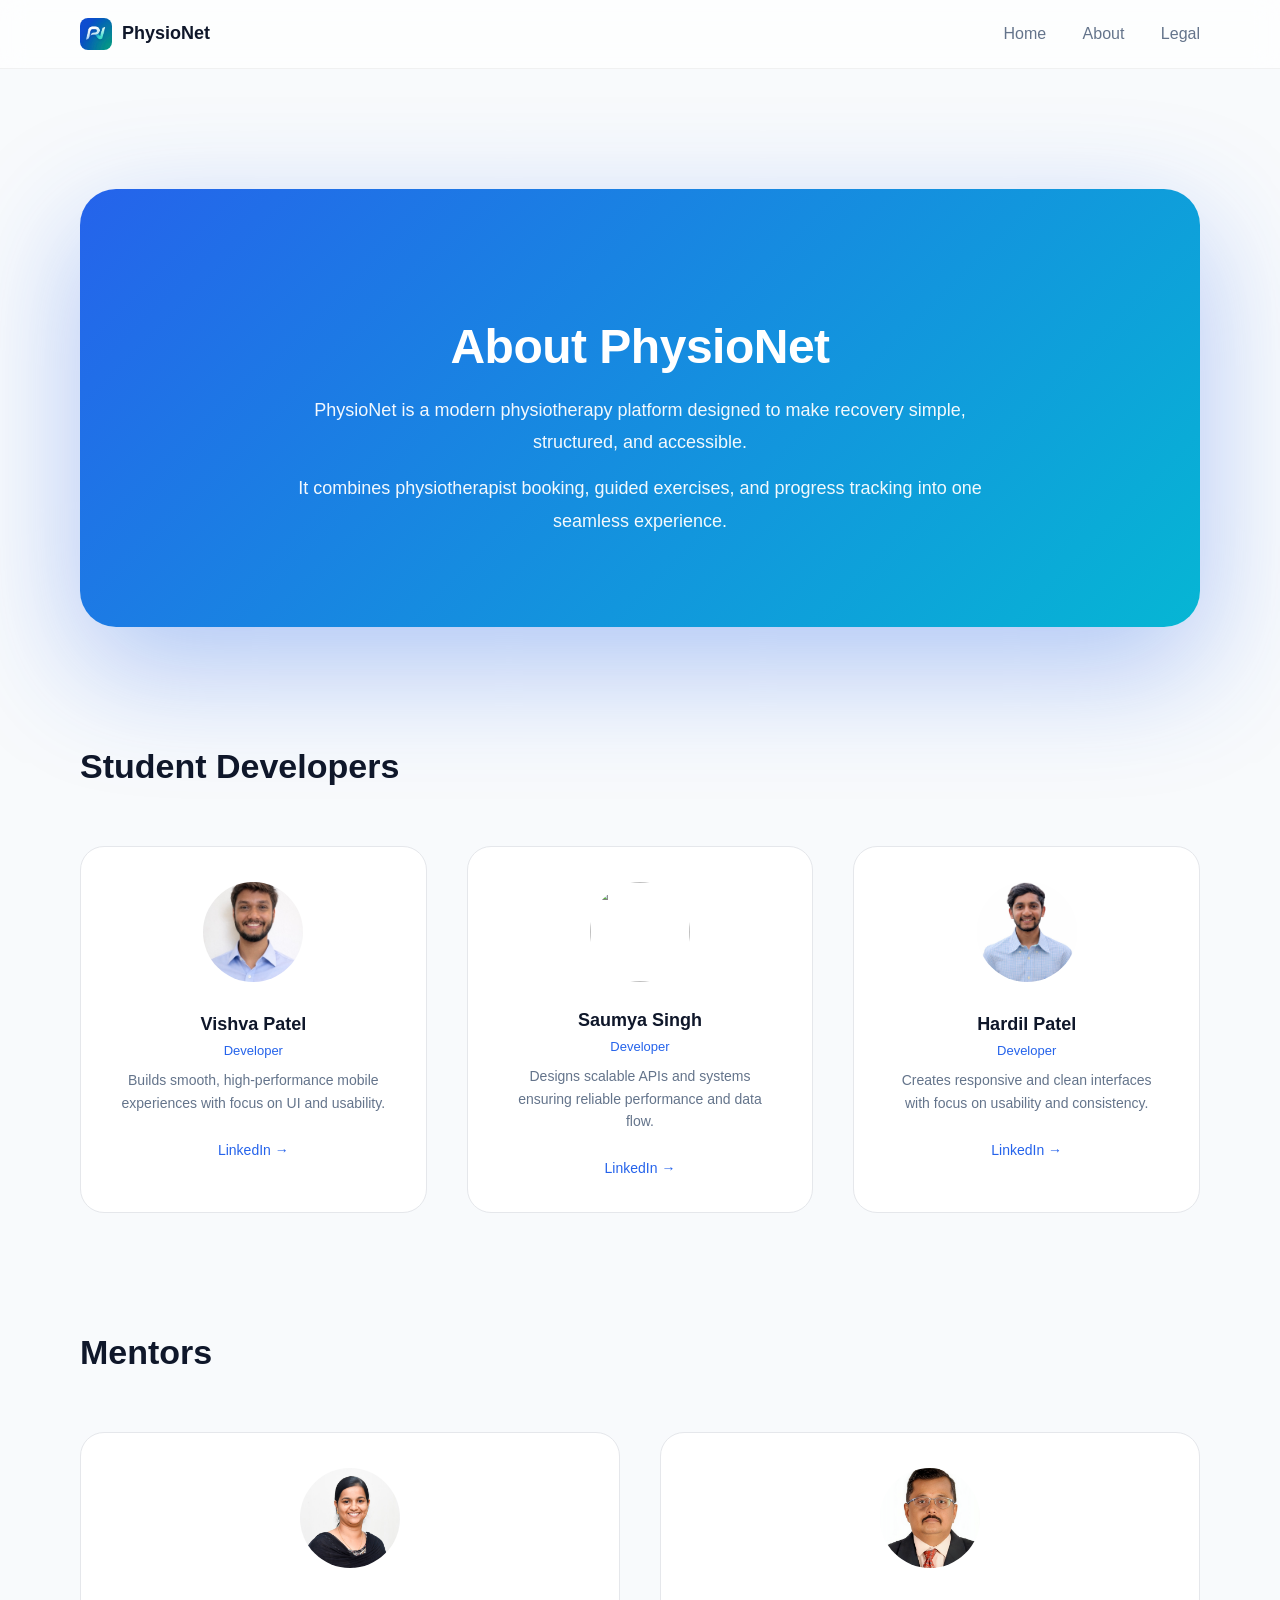
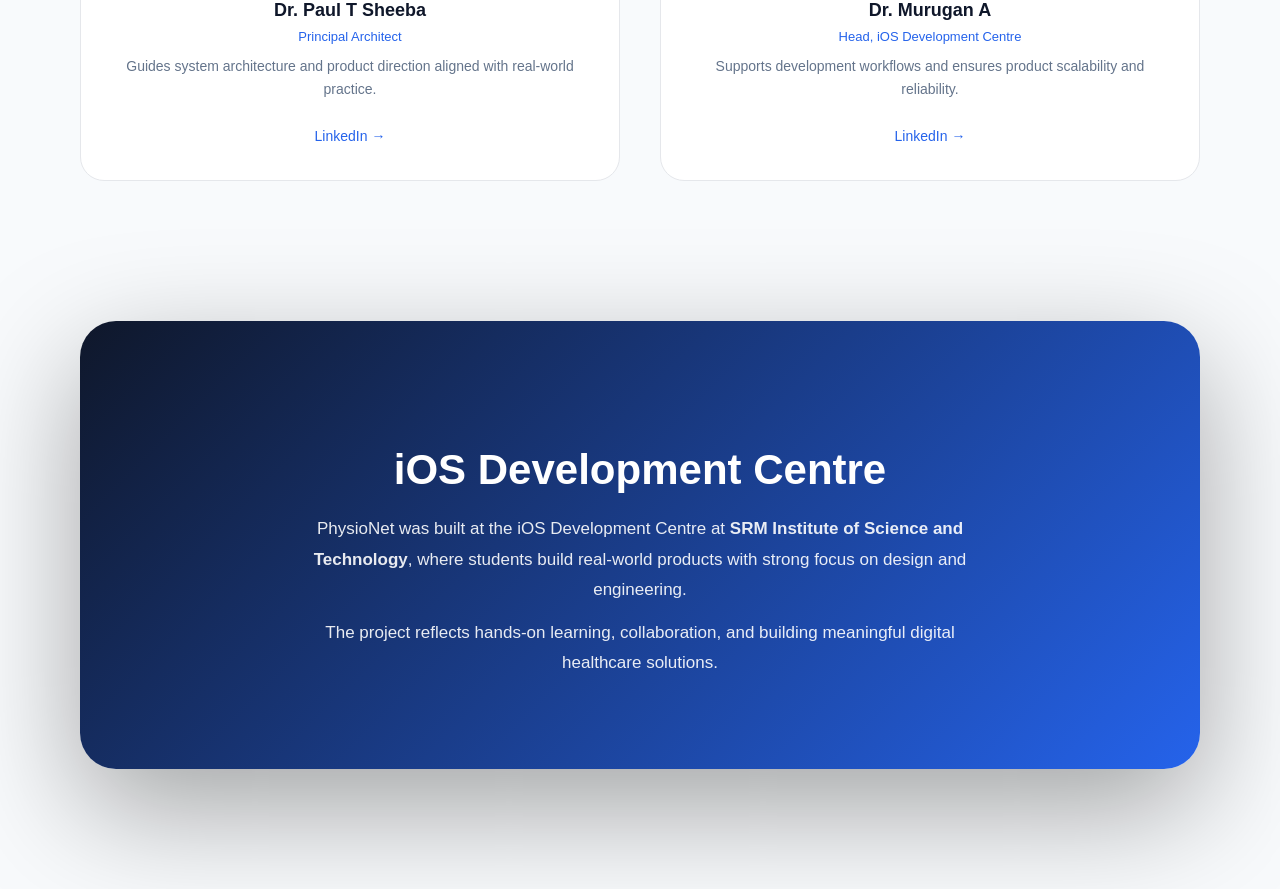
==== about.html @ 57acd2b5 "Add files via upload" ====
<!DOCTYPE html>
<html>
<head>
<meta charset="UTF-8">
<link rel="stylesheet" href="style.css">
<title>About - PhysioNet</title>
</head>

<body>

<header>
  <div class="logo">
    <img src="assets/AppIcon.jpg">
    PhysioNet
  </div>

  <div class="nav">
    <a href="index.html">Home</a>
    <a href="about.html" class="active">About</a>
    <a href="legal.html">Legal</a>
  </div>
</header>

<section class="section">

<!-- 🔵 ABOUT (FULL WIDTH + CLEAN) -->
<div class="about-box full">
  <h2>About PhysioNet</h2>

  <p>
    PhysioNet is a modern physiotherapy platform designed to make recovery
    simple, structured, and accessible.
  </p>

  <p>
    It combines physiotherapist booking, guided exercises, and progress tracking
    into one seamless experience.
  </p>
</div>

<!-- 👨‍💻 DEVELOPERS -->
<h2 class="section-title">Student Developers</h2>

<div class="team">

  <div class="member">
    <img src="assets/Developer1.jpg">
    <h4>Vishva Patel</h4>
    <span class="role">Developer</span>
    <p>
      Builds smooth, high-performance mobile experiences with focus on UI and usability.
    </p>
    <a href="https://www.linkedin.com/in/vishva-patel-7526b8373" target="_blank">
      LinkedIn →
    </a>
  </div>

  <div class="member">
    <img src="assets/dev2.jpg">
    <h4>Saumya Singh</h4>
    <span class="role">Developer</span>
    <p>
      Designs scalable APIs and systems ensuring reliable performance and data flow.
    </p>
    <a href="https://www.linkedin.com/in/saumya-singh-b35523221" target="_blank">
      LinkedIn →
    </a>
  </div>

  <div class="member">
    <img src="assets/Developer3.jpg">
    <h4>Hardil Patel</h4>
    <span class="role">Developer</span>
    <p>
      Creates responsive and clean interfaces with focus on usability and consistency.
    </p>
    <a href="https://www.linkedin.com/in/hardil-patel-a8ab1a292" target="_blank">
      LinkedIn →
    </a>
  </div>

</div>

<!-- 👨‍🏫 MENTORS -->
<h2 class="section-title">Mentors</h2>

<div class="team">

  <div class="member">
    <img src="assets/mentor1.jpg">
    <h4>Dr. Paul T Sheeba</h4>
    <span class="role">Principal Architect</span>
    <p>
      Guides system architecture and product direction aligned with real-world practice.
    </p>
    <a href="https://www.linkedin.com/in/dr-paul-t-sheeba-a1907275" target="_blank">
      LinkedIn →
    </a>
  </div>

  <div class="member">
    <img src="assets/mentor2.jpg">
    <h4>Dr. Murugan A</h4>
    <span class="role">Head, iOS Development Centre</span>
    <p>
      Supports development workflows and ensures product scalability and reliability.
    </p>
    <a href="https://www.linkedin.com/in/murugan-ambigapathy-60185513" target="_blank">
      LinkedIn →
    </a>
  </div>

</div>

<!-- 🎓 iOS CENTRE (NOW LAST + FULL WIDTH) -->
<div class="ios-box full">
  <h2>iOS Development Centre</h2>

  <p>
    PhysioNet was built at the iOS Development Centre at 
    <b>SRM Institute of Science and Technology</b>, where students build
    real-world products with strong focus on design and engineering.
  </p>

  <p>
    The project reflects hands-on learning, collaboration, and building
    meaningful digital healthcare solutions.
  </p>
</div>

</section>

</body>
</html>
---- style.css ----
:root {
  --blue:#2563eb;
  --cyan:#06b6d4;
  --text:#0f172a;
  --muted:#64748b;
  --bg:#f8fafc;
}

/* BASE */
body {
  margin:0;
  font-family:-apple-system, BlinkMacSystemFont, "Segoe UI", sans-serif;
  background:var(--bg);
  color:var(--text);
  -webkit-font-smoothing:antialiased;
}

/* NAVBAR */
header {
  position:sticky;
  top:0;
  display:flex;
  justify-content:space-between;
  align-items:center;
  padding:18px 80px;
  background:rgba(255,255,255,0.7);
  backdrop-filter:blur(12px);
  border-bottom:1px solid rgba(0,0,0,0.05);
  z-index:100;
}

.logo {
  display:flex;
  align-items:center;
  gap:10px;
  font-weight:600;
  font-size:18px;
}

.logo img {
  width:32px;
  border-radius:8px;
}

.nav a {
  margin-left:32px;
  text-decoration:none;
  color:var(--muted);
  font-weight:500;
  transition:0.2s;
}

.nav a:hover {
  color:var(--blue);
}

/* HERO */
.hero {
  padding:140px 80px;
  background:linear-gradient(135deg,#2563eb,#06b6d4);
  color:white;
  border-bottom-left-radius:50px;
  border-bottom-right-radius:50px;
}

.hero h1 {
  font-size:64px;
  line-height:1.1;
  letter-spacing:-1px;
}

.hero p {
  margin-top:20px;
  max-width:600px;
  font-size:18px;
  opacity:0.9;
}

/* SECTION */
.section {
  padding:120px 80px;
}

/* FEATURE BLOCK */
.feature-block {
  display:grid;
  grid-template-columns:1fr 1fr;
  gap:100px;
  align-items:center;
  margin-bottom:140px;
}

.feature-text h2 {
  font-size:36px;
}

.feature-text p {
  color:var(--muted);
  line-height:1.8;
  font-size:16px;
  max-width:500px;
}

.feature-text ul {
  margin-top:18px;
  padding-left:18px;
}

.feature-text li {
  margin-bottom:10px;
  color:#334155;
}

/* IMAGE */
.feature-img img {
  width:100%;
  border-radius:26px;
  box-shadow:0 30px 80px rgba(0,0,0,0.15);
  transition:0.3s;
}

.feature-img img:hover {
  transform:scale(1.03);
}

/* 🔥 ABOUT CARD (CENTERED + BLUE HERO STYLE) */
.about-box {
  max-width:1100px;
  margin:0 auto 120px;
  padding:90px 60px;
  border-radius:36px;

  background:linear-gradient(135deg,#2563eb,#06b6d4);
  color:white;

  text-align:center;

  box-shadow:0 40px 120px rgba(37,99,235,0.35);
  transition:0.3s;
}

.about-box:hover {
  transform:translateY(-6px);
}

.about-box h2 {
  font-size:48px;
  margin-bottom:20px;
  letter-spacing:-0.5px;
}

.about-box p {
  font-size:18px;
  line-height:1.8;
  opacity:0.95;
  max-width:700px;
  margin:0 auto;
}

.about-box p + p {
  margin-top:14px;
}

/* SECTION TITLE */
.section-title {
  font-size:34px;
  margin:120px 0 60px;
  text-align:left;
}

/* TEAM GRID */
.team {
  display:grid;
  grid-template-columns:repeat(auto-fit,minmax(260px,1fr));
  gap:40px;
}

/* MEMBER CARD */
.member {
  background:white;
  padding:35px;
  border-radius:24px;
  text-align:center;
  transition:0.3s;
  border:1px solid #e5e7eb;
}

.member:hover {
  transform:translateY(-10px);
  box-shadow:0 25px 70px rgba(0,0,0,0.08);
}

/* IMAGE */
.member img {
  width:100px;
  height:100px;
  border-radius:50%;
  object-fit:cover;
  margin-bottom:18px;
}

/* NAME */
.member h4 {
  margin:10px 0 6px;
  font-size:18px;
}

/* ROLE */
.member span {
  font-size:13px;
  color:var(--blue);
  font-weight:500;
}

/* DESC */
.member p {
  font-size:14px;
  color:var(--muted);
  margin-top:10px;
  line-height:1.6;
}

/* LINK */
.member a {
  display:inline-block;
  margin-top:14px;
  font-size:14px;
  color:var(--blue);
  text-decoration:none;
  font-weight:500;
}

.member a:hover {
  text-decoration:underline;
}

/* 🔥 iOS SECTION (MATCHED + CENTERED + DARK PREMIUM) */
.ios-box {
  max-width:1100px;
  margin:140px auto 0;
  padding:90px 60px;
  border-radius:36px;

  background:linear-gradient(135deg,#0f172a,#2563eb);
  color:white;

  text-align:center;

  box-shadow:0 40px 120px rgba(0,0,0,0.35);
  transition:0.3s;
}

.ios-box:hover {
  transform:translateY(-6px);
}

.ios-box h2 {
  font-size:42px;
  margin-bottom:20px;
}

.ios-box p {
  font-size:17px;
  line-height:1.8;
  opacity:0.9;
  max-width:700px;
  margin:0 auto;
}

.ios-box p + p {
  margin-top:12px;
}

/* LEGAL */
.legal-box {
  margin-bottom:40px;
  background:white;
  padding:30px;
  border-radius:20px;
  box-shadow:0 10px 30px rgba(0,0,0,0.05);
}

.legal-box h2 {
  font-size:22px;
}

.legal-box p {
  color:var(--muted);
  line-height:1.8;
}

/* RESPONSIVE */
@media(max-width:900px) {

  header {
    padding:15px 20px;
  }

  .section {
    padding:70px 20px;
  }

  .hero {
    padding:100px 20px;
  }

  .hero h1 {
    font-size:42px;
  }

  .feature-block {
    grid-template-columns:1fr;
    gap:40px;
  }

  .about-box,
  .ios-box {
    padding:50px 25px;
  }

  .about-box h2,
  .ios-box h2 {
    font-size:32px;
  }
}

/* 🔥 LEGAL PAGE (APPLE STYLE CLEAN) */
.legal-card {
  max-width:900px;
  margin:0 auto 60px;
  padding:50px 60px;

  background:white;
  border-radius:28px;

  box-shadow:0 20px 60px rgba(0,0,0,0.06);
}

/* TITLE */
.legal-card h1 {
  font-size:36px;
  margin-bottom:10px;
}

/* SUBTEXT */
.legal-sub {
  color:var(--muted);
  margin-bottom:30px;
  font-size:14px;
}

/* SECTION HEADINGS */
.legal-card h3 {
  margin-top:28px;
  font-size:18px;
}

/* PARAGRAPH */
.legal-card p {
  color:var(--muted);
  line-height:1.8;
  margin-top:6px;
}

/* LEGAL LIST */
.legal-card ul {
  margin-top:10px;
  padding-left:20px;
}

.legal-card li {
  margin-bottom:8px;
  color:var(--muted);
}

/* 🔥 CONTACT CARD (CLEAN SINGLE ITEM) */
.contact-card {
  max-width:1000px;
  margin:100px auto 0;
  padding:70px 60px;

  border-radius:36px;

  background:linear-gradient(135deg,#2563eb,#06b6d4);
  color:white;

  text-align:center;

  box-shadow:0 30px 90px rgba(37,99,235,0.35);
}

.contact-card h2 {
  font-size:36px;
  margin-bottom:12px;
}

.contact-card p {
  opacity:0.9;
  margin-bottom:30px;
  font-size:16px;
}

/* EMAIL BLOCK */
.contact-email span {
  font-size:14px;
  opacity:0.8;
}

.contact-email p {
  margin-top:8px;
  font-size:22px;
  font-weight:600;
  letter-spacing:0.3px;
}

/* GRID */
.contact-grid {
  display:flex;
  justify-content:space-between;
  gap:30px;
  margin-top:20px;
}

.contact-grid div {
  flex:1;
}

.contact-grid span {
  font-size:13px;
  opacity:0.8;
}

.contact-grid p {
  margin-top:5px;
  font-weight:600;
}
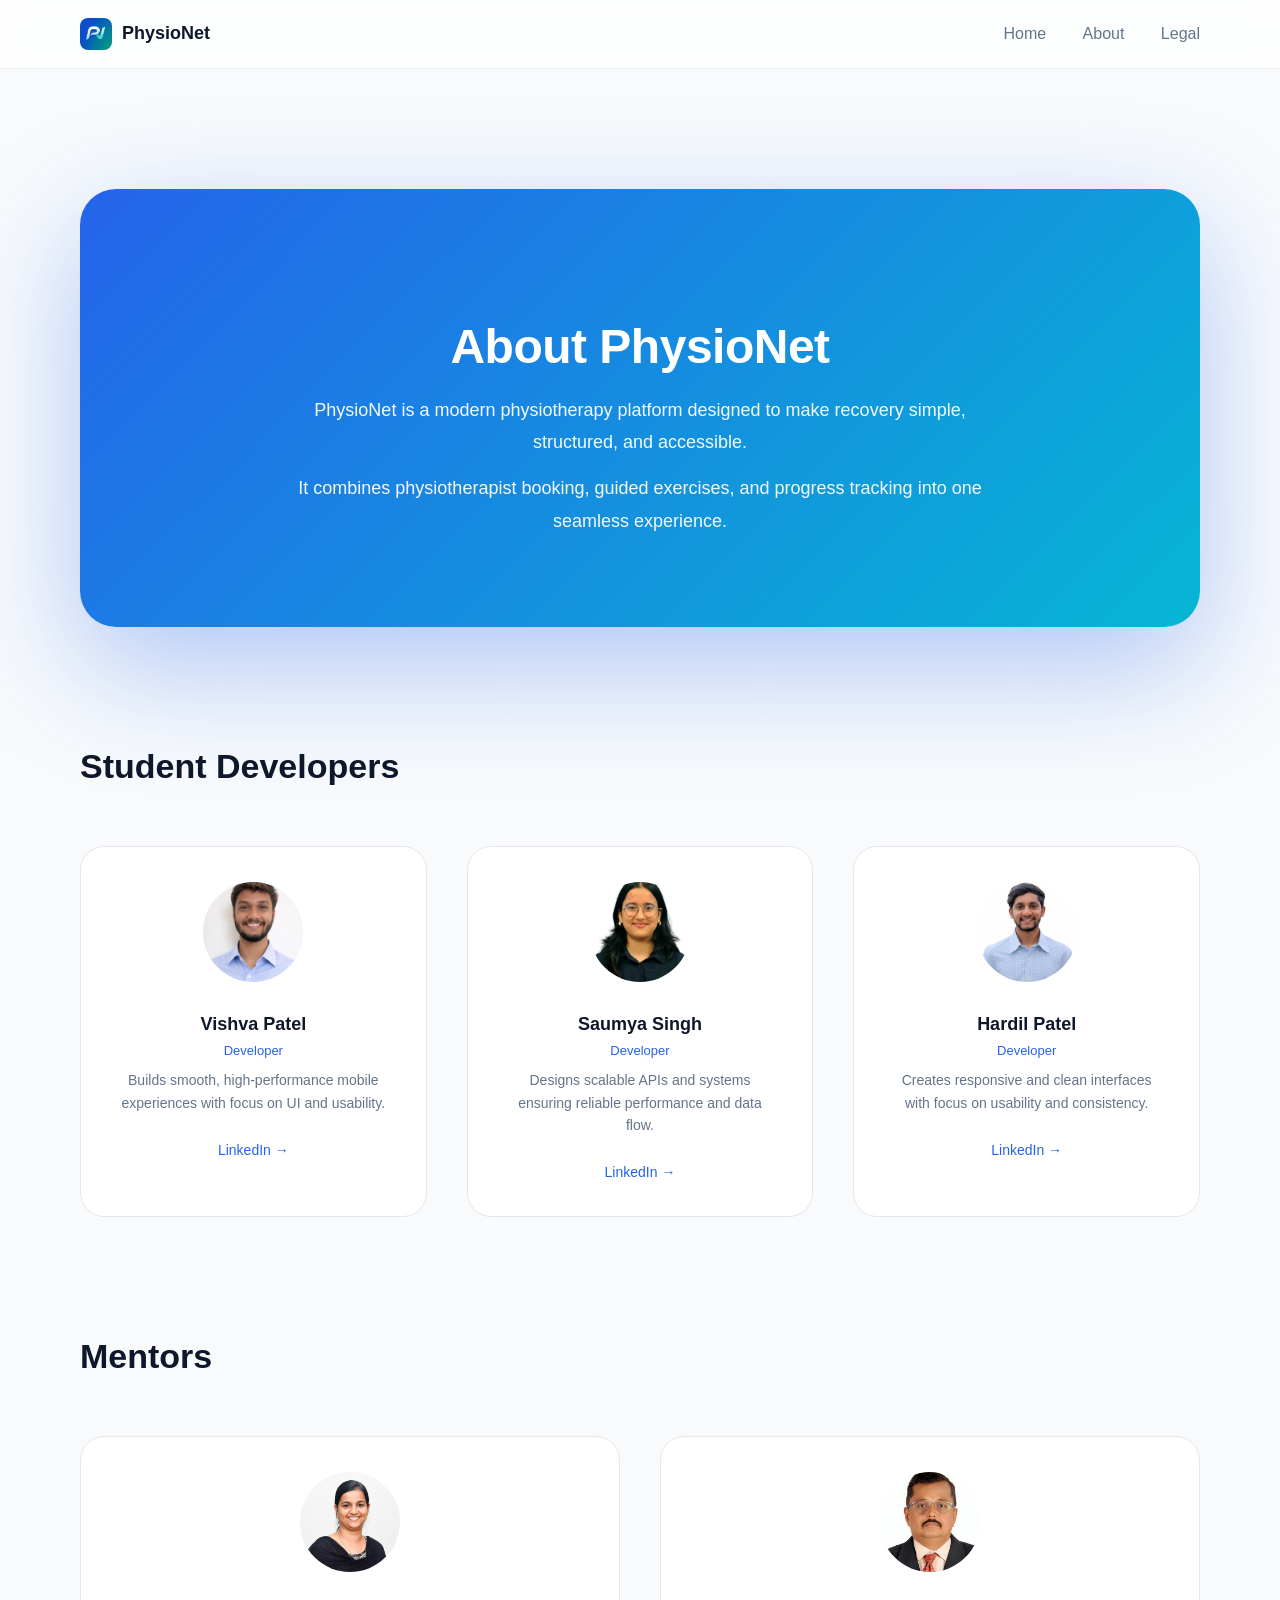
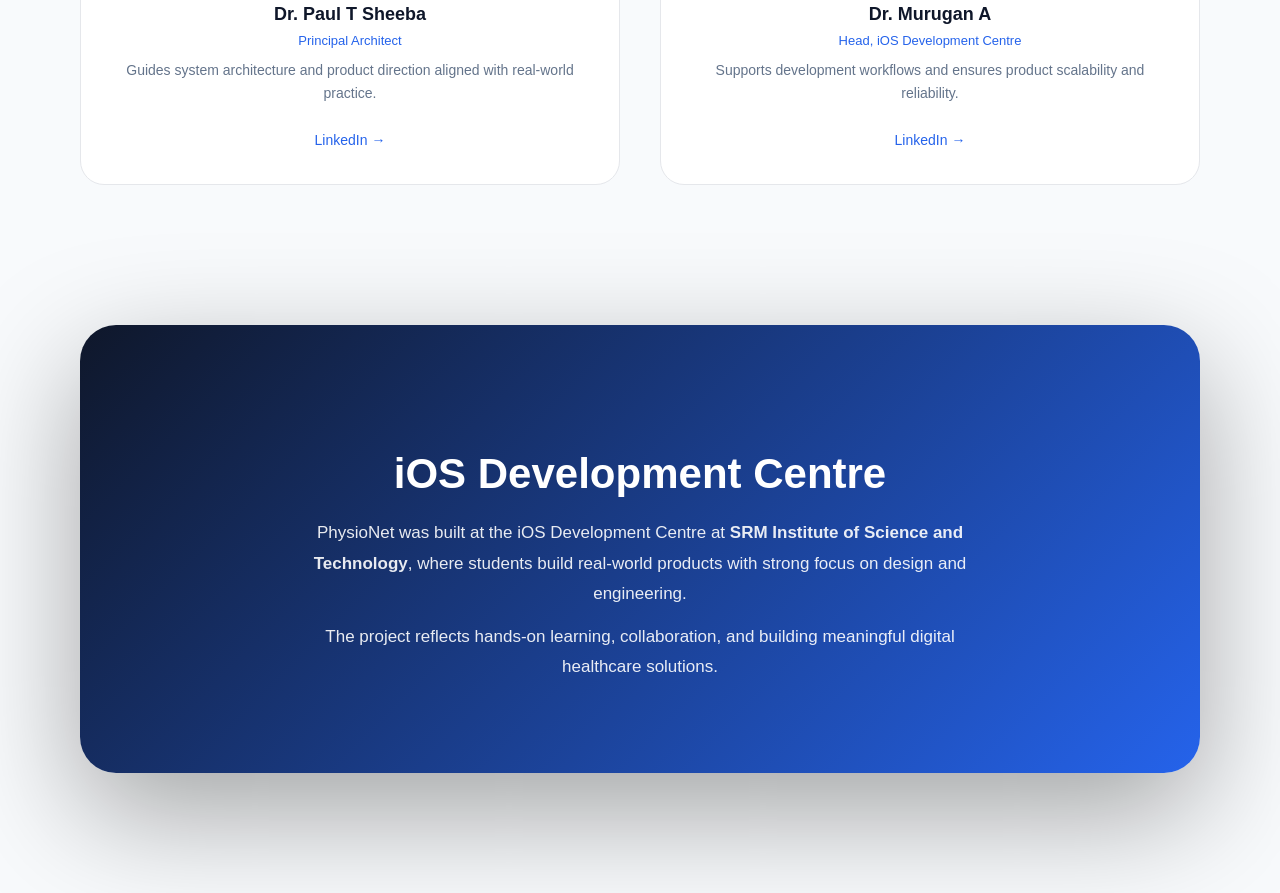
==== commit 776f3395: "Update about.html" ====
--- a/about.html
+++ b/about.html
@@ -56,7 +56,7 @@
   </div>
 
   <div class="member">
-    <img src="assets/dev2.jpg">
+    <img src="assets/Dev2.jpg">
     <h4>Saumya Singh</h4>
     <span class="role">Developer</span>
     <p>
@@ -131,4 +131,4 @@
 </section>
 
 </body>
-</html>+</html>
